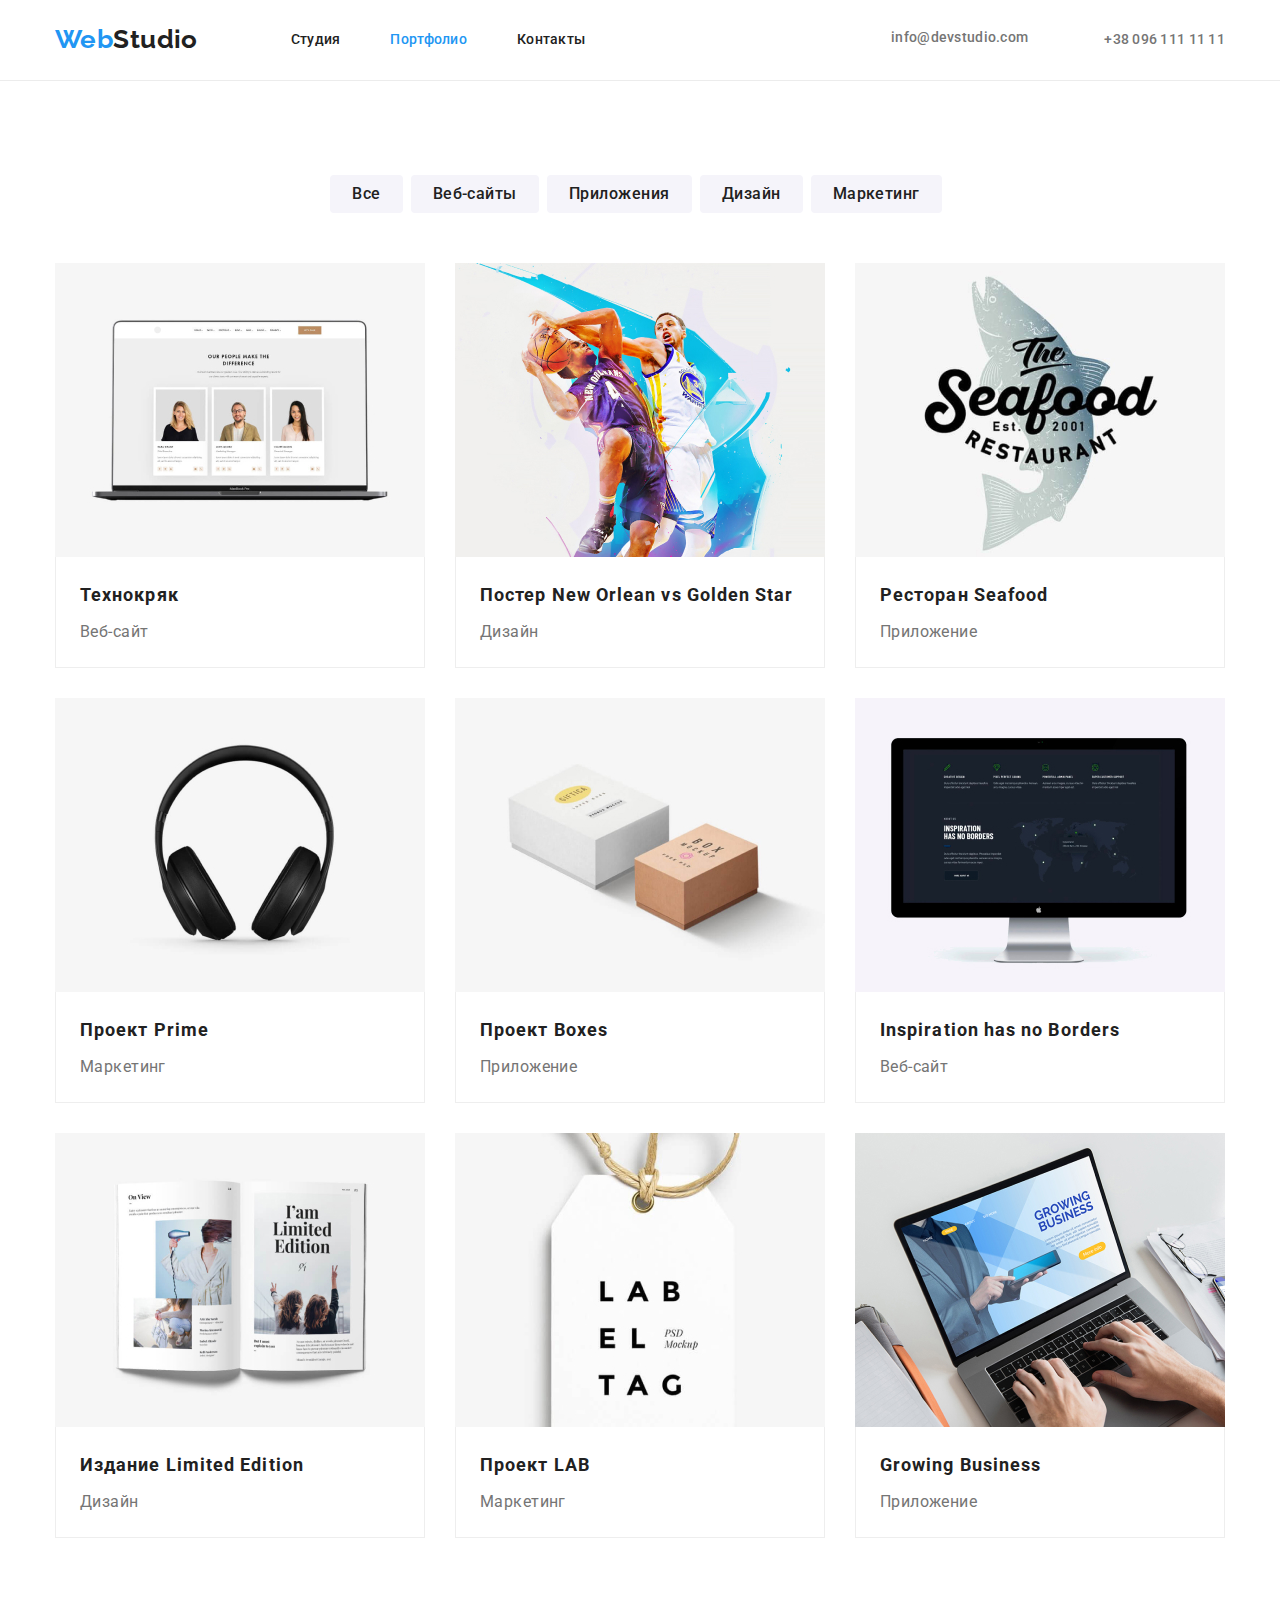
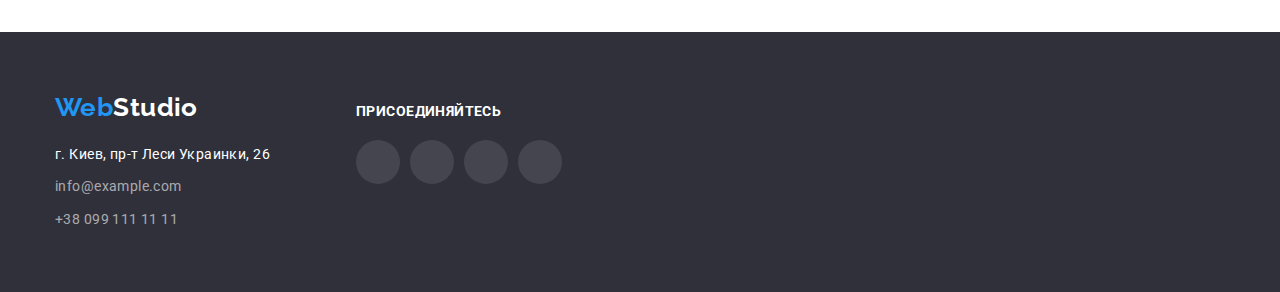
==== portfolio.html @ 96730116 "Полностью пересмотрен и переделан код" ====
<!DOCTYPE html>
<html lang="ru">
  <head>
    <meta charset="UTF-8" />
    <meta name="viewport" content="width=device-width, initial-scale=1.0" />
    <title>WebStudio. Studio.</title>

    <!-- Подключаю шрифты проекта -->
    <link
      href="https://fonts.googleapis.com/css2?family=Raleway:wght@700&family=Roboto:wght@400;500;700;900&display=optional"
      rel="stylesheet"
    />

    <!-- Нормализатор из конспекта -->
    <link
      rel="stylesheet"
      href="https://cdnjs.cloudflare.com/ajax/libs/modern-normalize/0.7.0/modern-normalize.min.css"
    />

    <!-- Мой файл стилей -->
    <link rel="stylesheet" href="./css/styles.css" />
  </head>

  <body class="portfolio-page">
    <!--Верхняя линия-->
    <header class="section header">
      <div class="container topline flexbox">
        <nav class="studio-nav nomargin flexbox">
          <a href="" class="link logo">
            <span class="logo-part-one">Web</span>Studio</a
          >
          <ul class="list studio-list-page flexbox">
            <li class="item">
              <a href="./index.html" class="link">Студия</a>
            </li>
            <li class="item">
              <a href="./portfolio.html" class="link current">Портфолио</a>
            </li>
            <li class="item">
              <a href="" class="link">Контакты</a>
            </li>
          </ul>
        </nav>
        <ul class="list studio-list-contacts flexbox">
          <li class="item">
            <a href="mailto:info@devstudio.com" class="link flexbox">
              <svg class="contact-mail-icon">
                <use href="./svg-orig/sprite.svg#icon-envelope"></use>
              </svg>
              info@devstudio.com</a
            >
          </li>
          <li class="item">
            <a href="tel:+380961111111" class="link flexbox">
              <svg class="contact-tell-icon">
                <use href="./svg-orig/sprite.svg#icon-smartphone"></use>
              </svg>
              +38 096 111 11 11</a
            >
          </li>
        </ul>
      </div>
    </header>
    <main>
      <section class="section portfolio">
        <!--  Позже скрыть заголовок этой секции-->
        <h1 class="visually-hidden">Портфолио</h1>
        <div class="container">
          <ul class="list portfolio-filter flexbox">
            <li><button type="button" class="button">Все</button></li>
            <li>
              <button type="button" class="button">Веб-сайты</button>
            </li>
            <li>
              <button type="button" class="button">Приложения</button>
            </li>
            <li><button type="button" class="button">Дизайн</button></li>
            <li>
              <button type="button" class="button">Маркетинг</button>
            </li>
          </ul>
          <!--Проекты-->
          <ul class="list portfolio-list flexbox wrap">
            <li class="portfolio-card">
              <a href="" class="link portfolio-link">
                <div class="portfolio-card-image">
                  <img
                    src="./images/1.jpg"
                    alt="Страница сайта Технокряк."
                    width="370"
                  />
                </div>
                <div class="portfolio-card-title">
                  <h2 class="title">Технокряк</h2>
                  <p class="text nomargin">Веб-сайт</p>
                </div>
              </a>
            </li>
            <li class="portfolio-card">
              <a href="" class="link portfolio-link">
                <div class="portfolio-card-image">
                  <img
                    src="./images/2.jpg"
                    alt="Два игрока в баскетбол в прыжке."
                    width="370"
                  />
                </div>
                <div class="portfolio-card-title">
                  <h2 class="title">
                    Постер <span lang="en">New Orlean vs Golden Star</span>
                  </h2>

                  <p class="text nomargin">Дизайн</p>
                </div>
              </a>
            </li>
            <li class="portfolio-card">
              <a href="" class="link portfolio-link">
                <div class="portfolio-card-image">
                  <img
                    src="./images/3.jpg"
                    alt="Логотип ресторана The Seafood."
                    width="370"
                  />
                </div>
                <div class="portfolio-card-title">
                  <h2 class="title">Ресторан <span lang="en">Seafood</span></h2>
                  <p class="text nomargin">Приложение</p>
                </div>
              </a>
            </li>
            <li class="portfolio-card">
              <a href="" class="link portfolio-link">
                <div class="portfolio-card-image">
                  <img src="./images/4.jpg" alt="Наушники" width="370" />
                </div>

                <div class="portfolio-card-title">
                  <h2 class="title">Проект <span lang="en">Prime</span></h2>
                  <p class="text nomargin">Маркетинг</p>
                </div>
              </a>
            </li>
            <li class="portfolio-card">
              <a href="" class="link portfolio-link">
                <div class="portfolio-card-image">
                  <img src="./images/5.jpg" alt="Две коробки." width="370" />
                </div>
                <div class="portfolio-card-title">
                  <h2 class="title">Проект <span lang="en">Boxes</span></h2>

                  <p class="text nomargin">Приложение</p>
                </div>
              </a>
            </li>
            <li class="portfolio-card">
              <a href="" class="link portfolio-link">
                <div class="portfolio-card-image">
                  <img src="./images/6.jpg" alt="Компьютер." width="370" />
                </div>
                <div class="portfolio-card-title">
                  <h2 class="title" lang="en">Inspiration has no Borders</h2>
                  <p class="text nomargin">Веб-сайт</p>
                </div>
              </a>
            </li>
            <li class="portfolio-card">
              <a href="" class="link portfolio-link">
                <div class="portfolio-card-image">
                  <img
                    src="./images/7.jpg"
                    alt="Разворот журнала."
                    width="370"
                  />
                </div>
                <div class="portfolio-card-title">
                  <h2 class="title">
                    Издание <span lang="en">Limited Edition</span>
                  </h2>
                  <p class="text nomargin">Дизайн</p>
                </div>
              </a>
            </li>
            <li class="portfolio-card">
              <a href="" class="link portfolio-link">
                <div class="portfolio-card-image">
                  <img src="./images/8.jpg" alt="Бирка." width="370" />
                </div>
                <div class="portfolio-card-title">
                  <h2 class="title">Проект <span lang="en">LAB</span></h2>

                  <p class="text nomargin">Маркетинг</p>
                </div>
              </a>
            </li>
            <li class="portfolio-card">
              <a href="" class="link portfolio-link">
                <div class="portfolio-card-image">
                  <img
                    src="./images/9.jpg"
                    alt="Ноутбук со стартовой страницей сайта"
                    width="370"
                  />
                </div>
                <div class="portfolio-card-title">
                  <h2 class="title" lang="en">Growing Business</h2>
                  <p class="text nomargin">Приложение</p>
                </div>
              </a>
            </li>
          </ul>
        </div>
      </section>
    </main>
    <footer class="section footer">
      <div class="container flexbox">
        <div class="footer-contacts">
          <a href="" class="link logo">
            <span class="logo-part-one">Web</span
            ><span class="logo-part-two">Studio</span></a
          >

          <address class="footer-address .nomargin">
            <p class="address-mail nomargin">г. Киев, пр-т Леси Украинки, 26</p>
            <a href="mailto:info@example.com" class="link address-email"
              >info@example.com
            </a>
            <a href="tel:+380991111111" class="link address-tel"
              >+38 099 111 11 11</a
            >
          </address>
        </div>
        <div class="footer-social">
          <p class="nomargin text">Присоединяйтесь</p>
          <ul class="list social-list flexbox">
            <li class="social-item">
              <a href="" class="social-link flexbox">
                <svg class="social-icon">
                  <use href="./svg-orig/sprite.svg#icon-instagram"></use>
                </svg>
              </a>
            </li>
            <li class="social-item">
              <a href="" class="social-link flexbox">
                <svg class="social-icon">
                  <use href="./svg-orig/sprite.svg#icon-twitter"></use>
                </svg>
              </a>
            </li>
            <li class="social-item">
              <a href="" class="social-link flexbox">
                <svg class="social-icon">
                  <use href="./svg-orig/sprite.svg#icon-facebook"></use>
                </svg>
              </a>
            </li>
            <li class="social-item">
              <a href="" class="social-link flexbox">
                <svg class="social-icon">
                  <use href="./svg-orig/sprite.svg#icon-linkedin"></use>
                </svg>
              </a>
            </li>
          </ul>
        </div>
      </div>
    </footer>
  </body>
</html>
---- css/styles.css ----
/* текст цвет основной #757575 */
/* текст цвет заголовков #212121 */
/* текст цвет акцент #2196F3 */
/* текст цвет белый #FFFFFF*/
/* фон основной белый #FFFFFF */
/* фон серый  #F5F4FA */
/* фон акцент #2196F3 */
/* фон секции шапка, подвал #2F303A */
/* цвета логотипа #000000  #2196F3 #FFFFFF */

/* Шрифты: все normal
/* Roboto 400, 500, 700, 900  */
/* Raleway 700 */
/* letter-spacing: 0.03em общий текст*/
/* letter-spacing: 0.02em навигация  */
/* letter-spacing: 0.06em секция шапки */
:root {
  --text-main: #757575;
  --text-header: #212121;
  --text-accent: #2196f3;
  --text-white: #ffffff;
  --text-address: rgba(255, 255, 255, 0.6);
  --bgd-primary: #ffffff;
  --bgd-second: #f5f4fa;
  --bgd-accent: #2196f3;
  --bgd-border: #eeeeee;
  --bgd-line: #ececec;
  --bgd-header-footer: #2f303a;
  --bdg-social: rgba(255, 255, 255, 0.1);
  --bgd-icon: #afb1b8;
  --bgd-footer-icon: rgba(255, 255, 255, 0.1);
}

/* Общее - контентные изображения */
img {
  display: block;
  max-width: 100%;
  height: auto;
}

/* Общее - списки*/
.list {
  list-style: none;
  padding: 0px;
  margin: 0px;
}

/* Общее - ссылки */
.link {
  text-decoration: none;
  margin: 0px;
}

/* Общее - скрыть объект */
.visually-hidden {
  position: absolute;
  width: 1px;
  height: 1px;
  margin: -1px;
  border: 0;
  padding: 0;
  clip: rect(0 0 0 0);
  overflow: hidden;
}

/* Общее - без марджинов */
.nomargin,
.title {
  margin: 0px;
}

/* Общее - заголовки*/
.title {
  color: var(--text-header);
  font-weight: bold;
  font-size: 36px;
  line-height: 1.16;
}

.flexbox {
  display: flex;
}

.wrap {
  flex-wrap: wrap;
}

/* Общее - секции*/
.section {
  margin-left: auto;
  margin-right: auto;
  text-align: center;
}

/* Общее - основной контейнер */
.container {
  width: 1200px;
  margin-left: auto;
  margin-right: auto;
  padding-left: 15px;
  padding-right: 15px;
}

/* Общие параметры для страниц index и portfolio */
.studio-page,
.portfolio-page {
  font-family: Roboto, sans-serif;
  font-style: normal;
  font-size: 14px;
  color: var(--text-main);
  letter-spacing: 0.03em;
}

/* Общее шапка и подвал */
.primary,
.footer {
  background-color: var(--bgd-header-footer);
}

/* Общее - паддинги секций */
.features,
.team,
.clients,
.portfolio {
  padding-top: 94px;
  padding-bottom: 94px;
}

/* Паддинг секции "Чем мы занимаемся" */
.activity {
  padding-bottom: 94px;
}

.portfolio {
  border-top: 1px solid var(--bgd-line);
}

.background {
  max-width: 1600px;
  margin: 0px auto;
  padding: 200px 0px;
  height: 600px;
  background-image: linear-gradient(
      to right,
      rgba(47, 48, 58, 0.8),
      rgba(47, 48, 58, 0.8)
    ),
    url('../images/Header.jpg');
}

.topline {
  align-items: center;
  justify-content: space-between;
  padding-top: 24px;
  padding-bottom: 25px;
}
/* Правый марджин между логотипом и ссылками на страницы в основном nav */
.studio-nav .logo {
  margin-right: 93px;
}

.studio-nav {
  align-items: center;
}

/* Правые марджины внутри списков из nav и списка контактов */
.studio-list-page > .item:not(:last-child),
.studio-list-contacts > .item:not(:last-child) {
  margin-right: 50px;
}

/* Логотип в хедере*/
.logo {
  font-family: Raleway, sans-serif;
  color: var(--text-header);
  font-weight: 700;
  font-size: 26px;
  line-height: 1.19;
}
/* Цвет первой части логотипа */
.logo-part-one {
  color: var(--text-accent);
}
/* Цвет второй части логотипа для футтера */
.logo-part-two {
  color: var(--text-white);
}

/* Параметры ссылок навигации по сайту */
.studio-list-page .link {
  color: var(--text-header);
}

/* Параметры ссылок для обратной связи */
.studio-list-contacts .link {
  color: var(--text-main);
}

/* Иконки в хедере */
.contact-mail-icon {
  margin-right: 10px;
  width: 20px;
  height: 16px;
}
.contact-tell-icon {
  margin-right: 10px;
  width: 16px;
  height: 20px;
}

.studio-list-contacts .link {
  align-items: center;
}

/* Общие параметры для двух списков верхней линии */
.studio-list-page,
.studio-list-contacts {
  letter-spacing: 0.02em;
  font-weight: 500;
}

/*  hover и focus для ссылок навигации по сайту*/
.link.current,
.studio-list-page .link:hover,
.studio-list-page .link:focus,
.studio-list-contacts .link:hover,
.studio-list-contacts .link:focus {
  color: var(--text-accent);
  --color3: var(--text-accent);
}

/* Контейнер для заголовка и кноки секции Шапка */
.primary-box {
  display: inline-block;
  width: 696px;
}

/* Параметры заголовка h1 на странице Studio */
.primary .title {
  margin-bottom: 30px;

  color: var(--text-white);
  font-weight: 900;
  font-size: 44px;
  line-height: 1.36;
  letter-spacing: 0.06em;

  text-transform: uppercase;
}

/* Параметры кнопки в секции Шапка*/
.primary .button {
  padding: 10px;
  min-width: 200px;
  color: var(--text-white);
  font-family: inherit;
  font-weight: 700;
  font-size: 16px;
  line-height: 1.87;
  letter-spacing: 0.06em;

  border: none;
  border-radius: 4px;
  background-color: var(--bgd-accent);
  cursor: pointer;
}

/* Секция Особенности */
.features-list {
  justify-content: space-between;
}

/* Карточка Особенности */
.features-card {
  /* width: 270px; */
  width: calc((100% - 30px * 3) / 4);
  text-align: start;
  line-height: 1.71;
}
.features-card > .title {
  margin-bottom: 10px;

  color: var(--text-header);
  font-weight: bold;
  font-size: 14px;
  line-height: 1.14;
  text-transform: uppercase;
}
.features-image {
  background-color: var(--bgd-second);
  margin-bottom: 30px;
  padding-top: 25px;
  padding-bottom: 25px;
  text-align: center;
}
.features-icon {
  width: 70px;
  height: 70px;
}

/* Секция Чем мы занимаемся */
.activity .title {
  margin-bottom: 50px;
}

/* Карточка - наша деятельность */
.activity-card {
  justify-content: center;
  width: calc((100% - 30px * 2) / 3);
}
.activity-card:not(:nth-child(3n)) {
  margin-right: 30px;
}

/* Секция Наша команда */
.team {
  background-color: var(--bgd-second);
}
.team > .container > .title {
  margin-bottom: 50px;
}
.team-card-image {
  justify-content: center;
}

/* Карточка Наша команда */
.team-card {
  flex-direction: column;
  align-items: center;
  width: calc((100% - 30px * 3) / 4);

  background-color: var(--bgd-primary);
  border-radius: 0px 0px 4px 4px;
  box-shadow: 0px 1px 3px rgba(0, 0, 0, 0.12), 0px 1px 1px rgba(0, 0, 0, 0.14),
    0px 2px 1px rgba(0, 0, 0, 0.2);
}

.team-card:not(:nth-child(4n)) {
  margin-right: 30px;
}

/*Раздел с текстом под фото в карточке Наша команда  */
.team-card-title {
  padding-top: 30px;
  padding-bottom: 30px;
}
.team-card-title > .title {
  margin-bottom: 10px;

  color: var(--text-header);
  font-weight: 500;
  font-size: 16px;
  line-height: 1.19;
}

/*Текст-доложность в карточке Наша команда */
.team-card-title > .text {
  color: var(--text-main);
  font-weight: normal;
  font-size: 16px;
  line-height: 1.19;
  margin-bottom: 10px;
}

/* Ссылки на соц.сети в карточках Наша команда */
.social-item:not(:nth-child(4)) {
  margin-right: 10px;
}
.social-icon {
  width: 20px;
  height: 20px;
}
.social-link {
  width: 44px;
  height: 44px;
  border-radius: 50%;
  justify-content: center;
  align-items: center;
}
.team .social-link {
  background-color: var(--bgd-footer-icon);
  --color3: var(--bgd-icon);
}
.team .social-link:hover {
  background-color: var(--bgd-accent);
  --color3: var(--text-white);
}

/* Секция Постоянные клиенты */

.clients-list > .item {
  width: calc((100% - 30px * 5) / 6);
}
.clients-list .item:not(:nth-child(6n)) {
  margin-right: 30px;
}
.client-link {
  justify-content: center;
  align-items: center;
  height: 90px;
  width: 170px;
  border: 1px solid var(--bgd-icon);
  border-radius: 4px;
}
/* Ховер на логотипы-ссылки на сайты клиентов */
.client-link:hover {
  --color2: var(--bgd-accent);
  border: 1px solid var(--bgd-accent);
}
.clients .title {
  margin-bottom: 50px;
}

/* Футер */
.footer {
  padding-top: 60px;
  padding-bottom: 60px;
}
.footer > .flexbox {
  align-items: baseline;
}
.footer-contacts {
  margin-right: 70px;
  min-width: 231px;
  text-align: start;
}

/* Адрес: ссылки и текст  */
.address-mail {
  margin-top: 0px;
  margin-bottom: 9px;

  color: var(--text-white);
  font-style: normal;
  font-weight: 400;
  line-height: 1.71;
}
.address-email,
.address-tel {
  display: block;

  color: var(--text-address);
  font-style: normal;
  font-weight: 400;
  line-height: 1.71;
}
.address-email {
  margin-bottom: 9px;
}

/* Логотип в футтере */
.footer .logo {
  display: block;
  margin-bottom: 20px;
}

/* Текст над ссылками на соц.сети в футере */
.footer-social > .text {
  margin-bottom: 20px;
  text-align: start;
  color: var(--text-white);
  text-transform: uppercase;
  font-weight: 700;
  line-height: 1.14;
}

/* Ссыли на соц.сети в футере */
.footer .social-link {
  background-color: var(--bgd-footer-icon);
  --color4: var(--text-white);
  align-items: center;
}
.footer .social-link:hover {
  background-color: var(--bgd-accent);
}

/* Марджины и паддинги для списка фильтров в верхней части секции Портфолио*/
.portfolio-filter {
  margin-bottom: 34px;
  margin-right: auto;
  margin-left: auto;
  padding-bottom: 16px;
  cursor: pointer;

  justify-content: center;
}

/* Кнопки-фильтры в портфолио  */
.portfolio-filter .button {
  align-items: flex-start;
  margin-right: 8px;
  padding: 6px 22px;

  color: var(--text-header);
  font-weight: 500;
  font-size: 16px;
  line-height: 1.62;
  letter-spacing: 0.03em;
  text-align: center;

  background-color: var(--bgd-second);
  border: none;
  border-radius: 4px;
  cursor: pointer;
}
/* Ховер и фокус для кнопок фильтров портфолио */
.portfolio-filter .button:hover,
.portfolio-filter .button:focus {
  color: var(--text-white);
  background-color: var(--bgd-accent);
  box-shadow: 0px 3px 1px rgba(0, 0, 0, 0.1), 0px 1px 2px rgba(0, 0, 0, 0.08),
    0px 2px 2px rgba(0, 0, 0, 0.12);
  border-radius: 4px;
}

/* Правый марджин для сетки многострочного контейнера, исключаем каждый третий */
.portfolio-card:not(:nth-child(3n)) {
  margin-right: 30px;
}

/* Нижний марджин для сетки многострочного контейнера, исключаем три нижних */
.portfolio-card:not(:nth-last-child(-n + 3)) {
  margin-bottom: 30px;
}

/* Рассчет ширины карточки в портфолио */
.portfolio-card {
  width: calc((100% - 2 * 30px) / 3);
}

/* Заголовки под карточками в портфолио */
.portfolio-card-title > .title {
  margin-bottom: 4px;

  color: var(--text-header);
  font-weight: 700;
  font-size: 18px;
  line-height: 2;
  letter-spacing: 0.06em;
}

/* Бордер с трех сторон контейнера с текстом под имиджем карточек портфолио */
.portfolio-card-title {
  padding: 20px 24px;

  border-right: 1px solid var(--bgd-border);
  border-bottom: 1px solid var(--bgd-border);
  border-left: 1px solid var(--bgd-border);
  text-align: start;
}

/* Текст под карточками портфолио */
.portfolio-card-title > .text {
  color: var(--text-main);
  font-weight: 400;
  font-size: 16px;
  line-height: 1.87;
}

/* Тень при ховере на карточках-ссылках портфолио */
.portfolio-link {
  display: inline-block;
  width: 370px;
}

.portfolio-link:hover {
  box-shadow: 0px 1px 1px rgba(0, 0, 0, 0.12), 0px 4px 4px rgba(0, 0, 0, 0.06),
    1px 4px 6px rgba(0, 0, 0, 0.16);
}

/* ...........Для тестирования.................. */

/* .container,
.features-card,
.team-card,
.activity-card,
.portfolio-card,
.social-item,
.footer-social,
.features-image {
  outline: 2px solid green !important;
} */
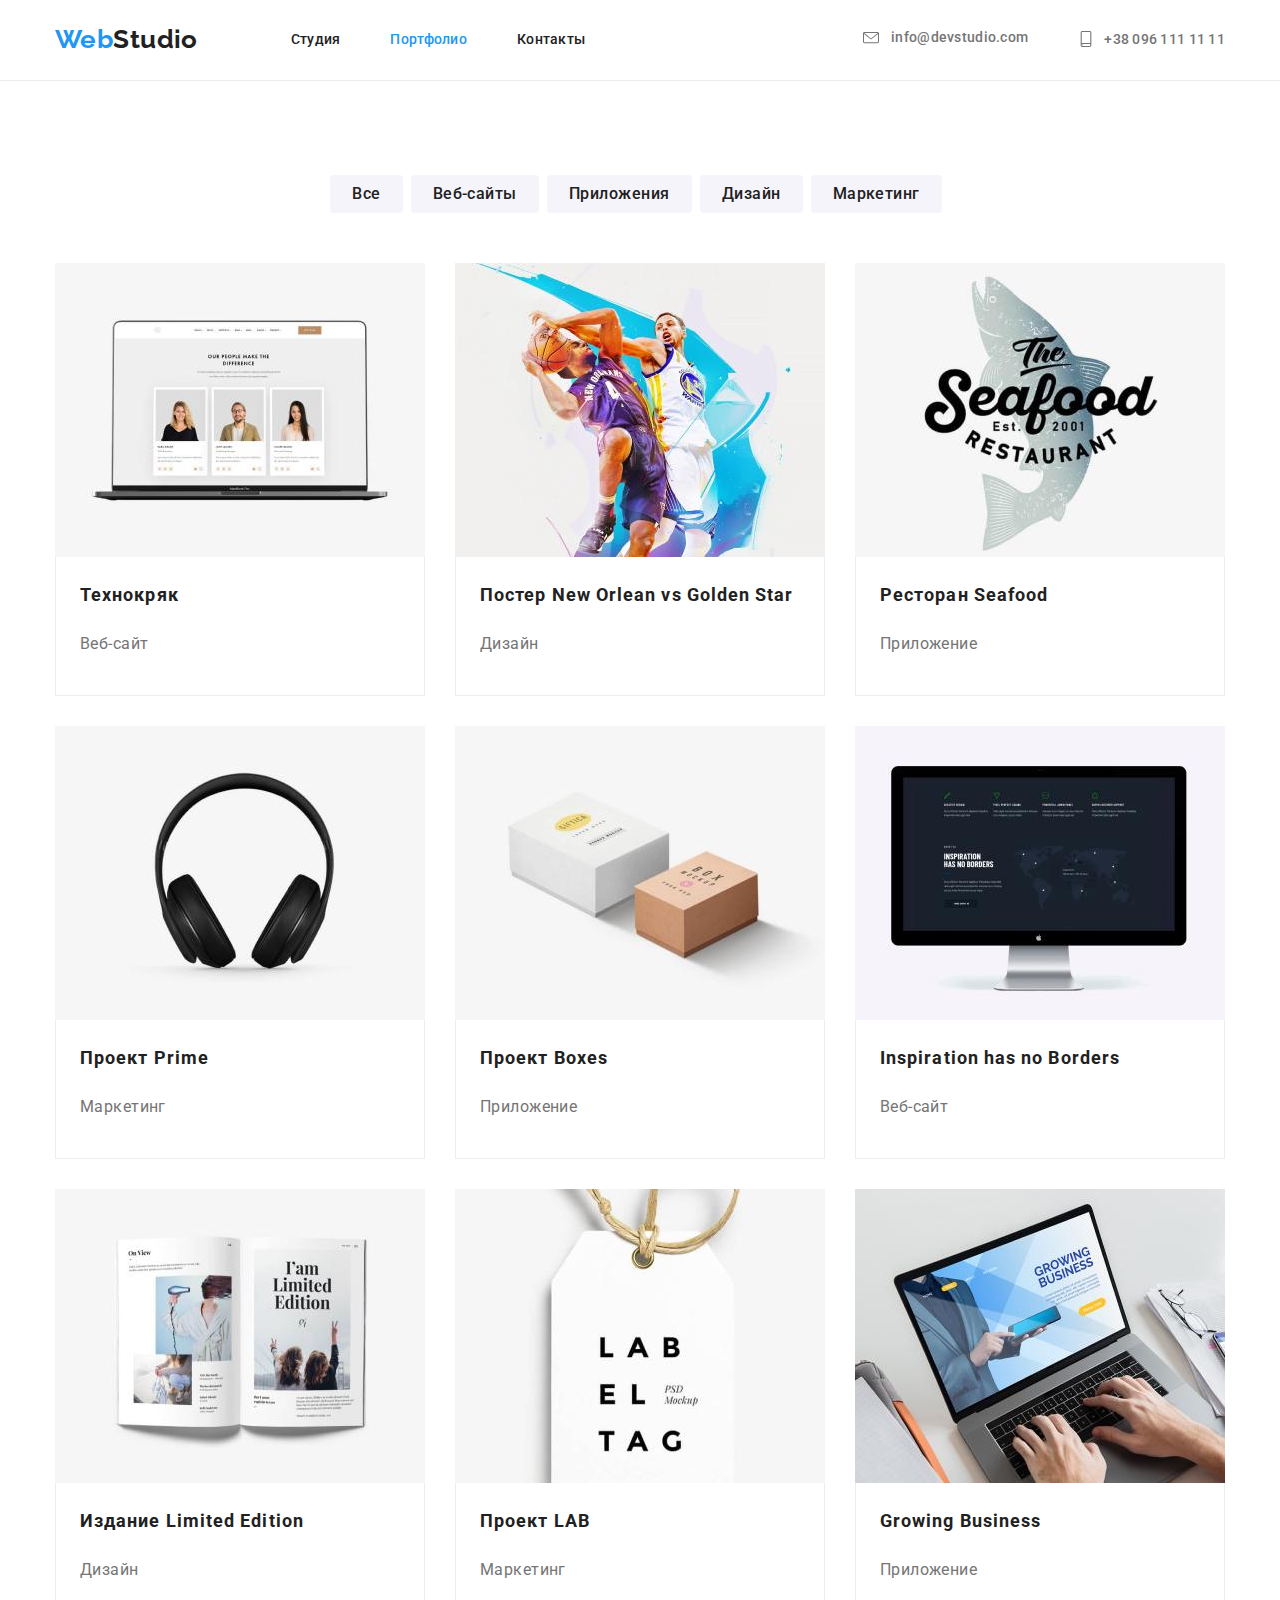
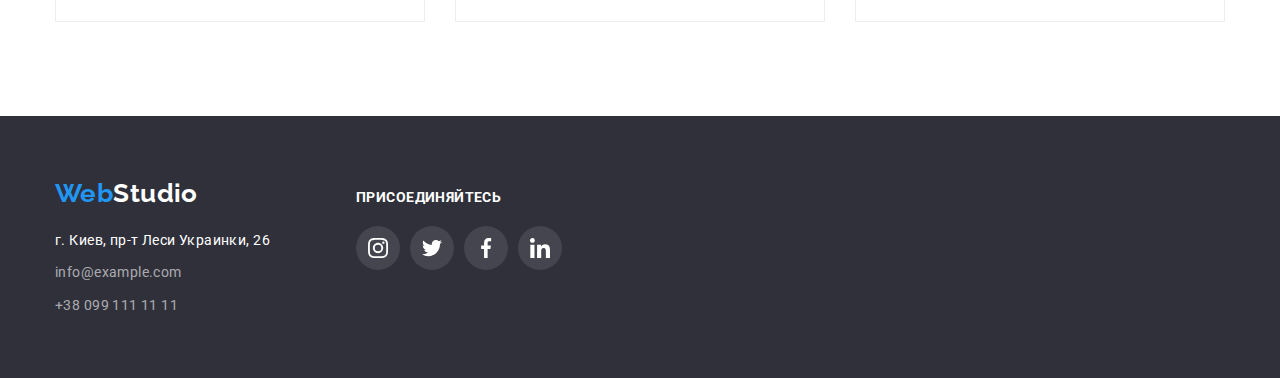
==== commit 31e9211c: "все переделано" ====
--- a/portfolio.html
+++ b/portfolio.html
@@ -3,7 +3,7 @@
   <head>
     <meta charset="UTF-8" />
     <meta name="viewport" content="width=device-width, initial-scale=1.0" />
-    <title>WebStudio. Studio.</title>
+    <title>Portfolio</title>
 
     <!-- Подключаю шрифты проекта -->
     <link
@@ -24,12 +24,12 @@
   <body class="portfolio-page">
     <!--Верхняя линия-->
     <header class="section header">
-      <div class="container topline flexbox">
-        <nav class="studio-nav nomargin flexbox">
+      <div class="container linetop flex">
+        <nav class="studio-nav Reset-indents flex">
           <a href="" class="link logo">
             <span class="logo-part-one">Web</span>Studio</a
           >
-          <ul class="list studio-list-page flexbox">
+          <ul class="list studio-list-page flex">
             <li class="item">
               <a href="./index.html" class="link">Студия</a>
             </li>
@@ -41,19 +41,20 @@
             </li>
           </ul>
         </nav>
-        <ul class="list studio-list-contacts flexbox">
+        <!--Контакты📱 ✉️-->
+        <ul class="list studio-list-contacts flex">
           <li class="item">
-            <a href="mailto:info@devstudio.com" class="link flexbox">
+            <a href="mailto:info@devstudio.com" class="link flex">
               <svg class="contact-mail-icon">
-                <use href="./svg-orig/sprite.svg#icon-envelope"></use>
+                <use href="./images/sprite.svg#icon-envelope"></use>
               </svg>
               info@devstudio.com</a
             >
           </li>
           <li class="item">
-            <a href="tel:+380961111111" class="link flexbox">
+            <a href="tel:+380961111111" class="link flex">
               <svg class="contact-tell-icon">
-                <use href="./svg-orig/sprite.svg#icon-smartphone"></use>
+                <use href="./images/sprite.svg#icon-smartphone"></use>
               </svg>
               +38 096 111 11 11</a
             >
@@ -66,7 +67,7 @@
         <!--  Позже скрыть заголовок этой секции-->
         <h1 class="visually-hidden">Портфолио</h1>
         <div class="container">
-          <ul class="list portfolio-filter flexbox">
+          <ul class="list portfolio-filter flex">
             <li><button type="button" class="button">Все</button></li>
             <li>
               <button type="button" class="button">Веб-сайты</button>
@@ -80,7 +81,7 @@
             </li>
           </ul>
           <!--Проекты-->
-          <ul class="list portfolio-list flexbox wrap">
+          <ul class="list portfolio-list flex wrap">
             <li class="portfolio-card">
               <a href="" class="link portfolio-link">
                 <div class="portfolio-card-image">
@@ -92,7 +93,7 @@
                 </div>
                 <div class="portfolio-card-title">
                   <h2 class="title">Технокряк</h2>
-                  <p class="text nomargin">Веб-сайт</p>
+                  <p class="text Reset-indents">Веб-сайт</p>
                 </div>
               </a>
             </li>
@@ -110,7 +111,7 @@
                     Постер <span lang="en">New Orlean vs Golden Star</span>
                   </h2>
 
-                  <p class="text nomargin">Дизайн</p>
+                  <p class="text Reset-indents">Дизайн</p>
                 </div>
               </a>
             </li>
@@ -125,7 +126,7 @@
                 </div>
                 <div class="portfolio-card-title">
                   <h2 class="title">Ресторан <span lang="en">Seafood</span></h2>
-                  <p class="text nomargin">Приложение</p>
+                  <p class="text Reset-indents">Приложение</p>
                 </div>
               </a>
             </li>
@@ -137,7 +138,7 @@
 
                 <div class="portfolio-card-title">
                   <h2 class="title">Проект <span lang="en">Prime</span></h2>
-                  <p class="text nomargin">Маркетинг</p>
+                  <p class="text Reset-indents">Маркетинг</p>
                 </div>
               </a>
             </li>
@@ -149,7 +150,7 @@
                 <div class="portfolio-card-title">
                   <h2 class="title">Проект <span lang="en">Boxes</span></h2>
 
-                  <p class="text nomargin">Приложение</p>
+                  <p class="text Reset-indents">Приложение</p>
                 </div>
               </a>
             </li>
@@ -160,7 +161,7 @@
                 </div>
                 <div class="portfolio-card-title">
                   <h2 class="title" lang="en">Inspiration has no Borders</h2>
-                  <p class="text nomargin">Веб-сайт</p>
+                  <p class="text Reset-indents">Веб-сайт</p>
                 </div>
               </a>
             </li>
@@ -177,7 +178,7 @@
                   <h2 class="title">
                     Издание <span lang="en">Limited Edition</span>
                   </h2>
-                  <p class="text nomargin">Дизайн</p>
+                  <p class="text Reset-indents">Дизайн</p>
                 </div>
               </a>
             </li>
@@ -189,7 +190,7 @@
                 <div class="portfolio-card-title">
                   <h2 class="title">Проект <span lang="en">LAB</span></h2>
 
-                  <p class="text nomargin">Маркетинг</p>
+                  <p class="text Reset-indents">Маркетинг</p>
                 </div>
               </a>
             </li>
@@ -204,7 +205,7 @@
                 </div>
                 <div class="portfolio-card-title">
                   <h2 class="title" lang="en">Growing Business</h2>
-                  <p class="text nomargin">Приложение</p>
+                  <p class="text Reset-indents">Приложение</p>
                 </div>
               </a>
             </li>
@@ -213,15 +214,17 @@
       </section>
     </main>
     <footer class="section footer">
-      <div class="container flexbox">
+      <div class="container flex">
         <div class="footer-contacts">
           <a href="" class="link logo">
             <span class="logo-part-one">Web</span
             ><span class="logo-part-two">Studio</span></a
           >
 
-          <address class="footer-address .nomargin">
-            <p class="address-mail nomargin">г. Киев, пр-т Леси Украинки, 26</p>
+          <address class="footer-address .Reset-indents">
+            <p class="address-mail Reset-indents">
+              г. Киев, пр-т Леси Украинки, 26
+            </p>
             <a href="mailto:info@example.com" class="link address-email"
               >info@example.com
             </a>
@@ -231,33 +234,33 @@
           </address>
         </div>
         <div class="footer-social">
-          <p class="nomargin text">Присоединяйтесь</p>
-          <ul class="list social-list flexbox">
-            <li class="social-item">
-              <a href="" class="social-link flexbox">
-                <svg class="social-icon">
-                  <use href="./svg-orig/sprite.svg#icon-instagram"></use>
-                </svg>
-              </a>
-            </li>
-            <li class="social-item">
-              <a href="" class="social-link flexbox">
-                <svg class="social-icon">
-                  <use href="./svg-orig/sprite.svg#icon-twitter"></use>
-                </svg>
-              </a>
-            </li>
-            <li class="social-item">
-              <a href="" class="social-link flexbox">
-                <svg class="social-icon">
-                  <use href="./svg-orig/sprite.svg#icon-facebook"></use>
-                </svg>
-              </a>
-            </li>
-            <li class="social-item">
-              <a href="" class="social-link flexbox">
-                <svg class="social-icon">
-                  <use href="./svg-orig/sprite.svg#icon-linkedin"></use>
+          <p class="Reset-indents text">Присоединяйтесь</p>
+          <ul class="list social-list flex">
+            <li class="social-item">
+              <a href="" class="social-link flex">
+                <svg class="social-icon">
+                  <use href="./images/sprite.svg#icon-instagram"></use>
+                </svg>
+              </a>
+            </li>
+            <li class="social-item">
+              <a href="" class="social-link flex">
+                <svg class="social-icon">
+                  <use href="./images/sprite.svg#icon-twitter"></use>
+                </svg>
+              </a>
+            </li>
+            <li class="social-item">
+              <a href="" class="social-link flex">
+                <svg class="social-icon">
+                  <use href="./images/sprite.svg#icon-facebook"></use>
+                </svg>
+              </a>
+            </li>
+            <li class="social-item">
+              <a href="" class="social-link flex">
+                <svg class="social-icon">
+                  <use href="./images/sprite.svg#icon-linkedin"></use>
                 </svg>
               </a>
             </li>
--- a/css/styles.css
+++ b/css/styles.css
@@ -1,19 +1,3 @@
-/* текст цвет основной #757575 */
-/* текст цвет заголовков #212121 */
-/* текст цвет акцент #2196F3 */
-/* текст цвет белый #FFFFFF*/
-/* фон основной белый #FFFFFF */
-/* фон серый  #F5F4FA */
-/* фон акцент #2196F3 */
-/* фон секции шапка, подвал #2F303A */
-/* цвета логотипа #000000  #2196F3 #FFFFFF */
-
-/* Шрифты: все normal
-/* Roboto 400, 500, 700, 900  */
-/* Raleway 700 */
-/* letter-spacing: 0.03em общий текст*/
-/* letter-spacing: 0.02em навигация  */
-/* letter-spacing: 0.06em секция шапки */
 :root {
   --text-main: #757575;
   --text-header: #212121;
@@ -31,27 +15,27 @@
   --bgd-footer-icon: rgba(255, 255, 255, 0.1);
 }
 
-/* Общее - контентные изображения */
+/* контентные изображения */
 img {
   display: block;
   max-width: 100%;
   height: auto;
 }
 
-/* Общее - списки*/
+/* списки */
 .list {
   list-style: none;
   padding: 0px;
   margin: 0px;
 }
 
-/* Общее - ссылки */
+/* ссылки */
 .link {
   text-decoration: none;
   margin: 0px;
 }
 
-/* Общее - скрыть объект */
+/* скрытые объекты */
 .visually-hidden {
   position: absolute;
   width: 1px;
@@ -63,13 +47,13 @@
   overflow: hidden;
 }
 
-/* Общее - без марджинов */
+/* марджин 0 */
 .nomargin,
 .title {
   margin: 0px;
 }
 
-/* Общее - заголовки*/
+/* заголовки*/
 .title {
   color: var(--text-header);
   font-weight: bold;
@@ -77,7 +61,7 @@
   line-height: 1.16;
 }
 
-.flexbox {
+.flex {
   display: flex;
 }
 
@@ -85,14 +69,14 @@
   flex-wrap: wrap;
 }
 
-/* Общее - секции*/
+/* секции*/
 .section {
   margin-left: auto;
   margin-right: auto;
   text-align: center;
 }
 
-/* Общее - основной контейнер */
+/* основной контейнер */
 .container {
   width: 1200px;
   margin-left: auto;
@@ -101,7 +85,7 @@
   padding-right: 15px;
 }
 
-/* Общие параметры для страниц index и portfolio */
+/* index и portfolio */
 .studio-page,
 .portfolio-page {
   font-family: Roboto, sans-serif;
@@ -111,13 +95,13 @@
   letter-spacing: 0.03em;
 }
 
-/* Общее шапка и подвал */
+/* шапка и подвал */
 .primary,
 .footer {
   background-color: var(--bgd-header-footer);
 }
 
-/* Общее - паддинги секций */
+/* паддинги секций */
 .features,
 .team,
 .clients,
@@ -142,13 +126,13 @@
   height: 600px;
   background-image: linear-gradient(
       to right,
-      rgba(47, 48, 58, 0.8),
-      rgba(47, 48, 58, 0.8)
+      rgba(47, 48, 58, 0.4),
+      rgba(47, 48, 58, 0.4)
     ),
     url('../images/Header.jpg');
 }
 
-.topline {
+.linetop {
   align-items: center;
   justify-content: space-between;
   padding-top: 24px;
@@ -212,14 +196,14 @@
   align-items: center;
 }
 
-/* Общие параметры для двух списков верхней линии */
+/* параметры для двух списков верхней линии */
 .studio-list-page,
 .studio-list-contacts {
   letter-spacing: 0.02em;
   font-weight: 500;
 }
 
-/*  hover и focus для ссылок навигации по сайту*/
+/*  hover и focus */
 .link.current,
 .studio-list-page .link:hover,
 .studio-list-page .link:focus,
@@ -235,7 +219,7 @@
   width: 696px;
 }
 
-/* Параметры заголовка h1 на странице Studio */
+/* h1 на странице Studio */
 .primary .title {
   margin-bottom: 30px;
 
@@ -248,7 +232,7 @@
   text-transform: uppercase;
 }
 
-/* Параметры кнопки в секции Шапка*/
+/* кнопка в секции Шапка*/
 .primary .button {
   padding: 10px;
   min-width: 200px;
@@ -265,7 +249,7 @@
   cursor: pointer;
 }
 
-/* Секция Особенности */
+/* Особенности */
 .features-list {
   justify-content: space-between;
 }
@@ -298,7 +282,7 @@
   height: 70px;
 }
 
-/* Секция Чем мы занимаемся */
+/* Чем мы занимаемся */
 .activity .title {
   margin-bottom: 50px;
 }
@@ -312,7 +296,7 @@
   margin-right: 30px;
 }
 
-/* Секция Наша команда */
+/* Наша команда */
 .team {
   background-color: var(--bgd-second);
 }
@@ -379,14 +363,14 @@
 }
 .team .social-link {
   background-color: var(--bgd-footer-icon);
-  --color3: var(--bgd-icon);
+  --color4: var(--bgd-icon);
 }
 .team .social-link:hover {
   background-color: var(--bgd-accent);
-  --color3: var(--text-white);
-}
-
-/* Секция Постоянные клиенты */
+  --color4: var(--text-white);
+}
+
+/* Постоянные клиенты */
 
 .clients-list > .item {
   width: calc((100% - 30px * 5) / 6);
@@ -402,7 +386,7 @@
   border: 1px solid var(--bgd-icon);
   border-radius: 4px;
 }
-/* Ховер на логотипы-ссылки на сайты клиентов */
+/* Ховер  */
 .client-link:hover {
   --color2: var(--bgd-accent);
   border: 1px solid var(--bgd-accent);
@@ -416,7 +400,7 @@
   padding-top: 60px;
   padding-bottom: 60px;
 }
-.footer > .flexbox {
+.footer > .flex {
   align-items: baseline;
 }
 .footer-contacts {
@@ -425,7 +409,7 @@
   text-align: start;
 }
 
-/* Адрес: ссылки и текст  */
+/* Адрес  */
 .address-mail {
   margin-top: 0px;
   margin-bottom: 9px;
@@ -474,7 +458,7 @@
   background-color: var(--bgd-accent);
 }
 
-/* Марджины и паддинги для списка фильтров в верхней части секции Портфолио*/
+/* Марджины и паддинги для Портфолио*/
 .portfolio-filter {
   margin-bottom: 34px;
   margin-right: auto;
@@ -523,7 +507,7 @@
   margin-bottom: 30px;
 }
 
-/* Рассчет ширины карточки в портфолио */
+/* ширина в карточке портфолио */
 .portfolio-card {
   width: calc((100% - 2 * 30px) / 3);
 }
@@ -539,7 +523,7 @@
   letter-spacing: 0.06em;
 }
 
-/* Бордер с трех сторон контейнера с текстом под имиджем карточек портфолио */
+/* Бордер с трех сторон контейнера */
 .portfolio-card-title {
   padding: 20px 24px;
 
@@ -567,16 +551,3 @@
   box-shadow: 0px 1px 1px rgba(0, 0, 0, 0.12), 0px 4px 4px rgba(0, 0, 0, 0.06),
     1px 4px 6px rgba(0, 0, 0, 0.16);
 }
-
-/* ...........Для тестирования.................. */
-
-/* .container,
-.features-card,
-.team-card,
-.activity-card,
-.portfolio-card,
-.social-item,
-.footer-social,
-.features-image {
-  outline: 2px solid green !important;
-} */
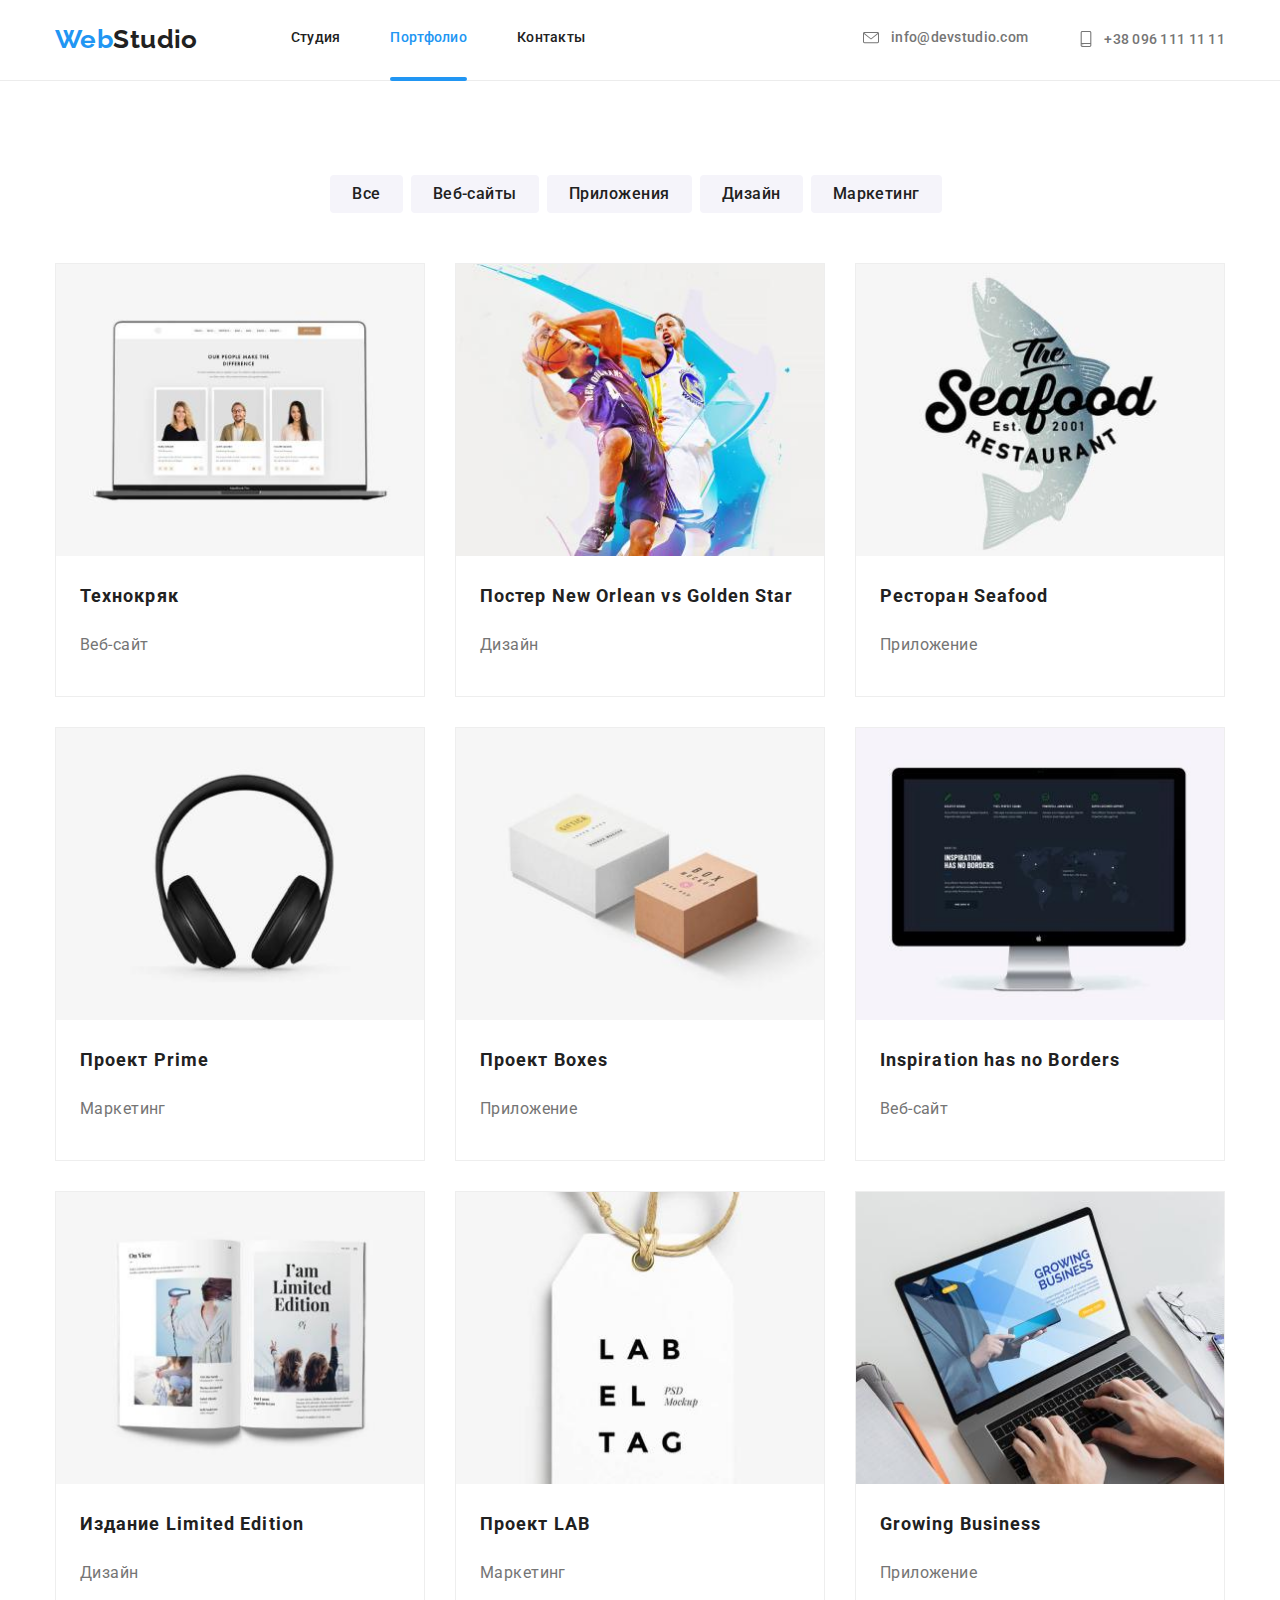
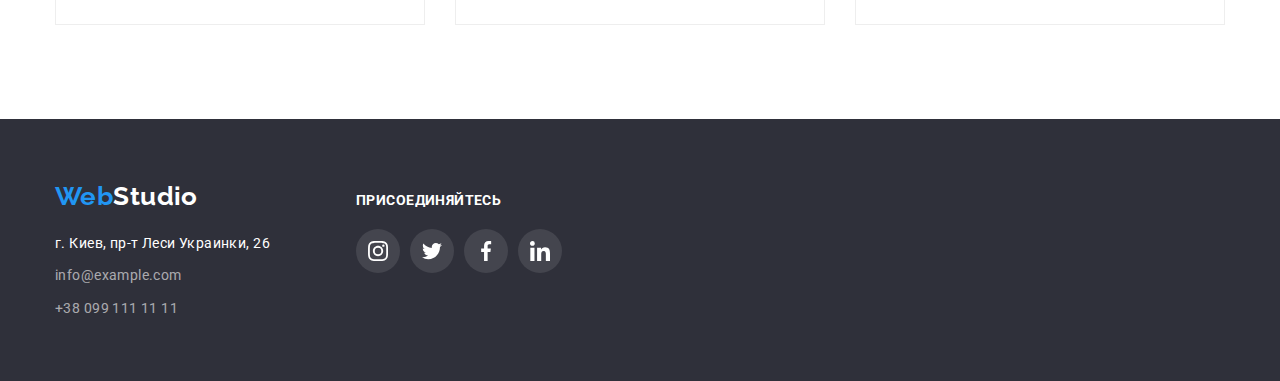
==== commit 5d01566e: "домашняя работа 5" ====
--- a/portfolio.html
+++ b/portfolio.html
@@ -90,6 +90,12 @@
                     alt="Страница сайта Технокряк."
                     width="370"
                   />
+                  <p class="portfolio-card-overley nomargin">
+                    Технокряк это современная площадка распространения
+                    коронавируса. Компании используют эту платформу для
+                    цифрового шпионажа и атак на защищённые сервера
+                    конкурентов."
+                  </p>
                 </div>
                 <div class="portfolio-card-title">
                   <h2 class="title">Технокряк</h2>
@@ -105,6 +111,7 @@
                     alt="Два игрока в баскетбол в прыжке."
                     width="370"
                   />
+                  <p class="portfolio-card-overley nomargin"></p>
                 </div>
                 <div class="portfolio-card-title">
                   <h2 class="title">
@@ -123,6 +130,7 @@
                     alt="Логотип ресторана The Seafood."
                     width="370"
                   />
+                  <p class="portfolio-card-overley nomargin"></p>
                 </div>
                 <div class="portfolio-card-title">
                   <h2 class="title">Ресторан <span lang="en">Seafood</span></h2>
@@ -134,6 +142,7 @@
               <a href="" class="link portfolio-link">
                 <div class="portfolio-card-image">
                   <img src="./images/4.jpg" alt="Наушники" width="370" />
+                  <p class="portfolio-card-overley nomargin"></p>
                 </div>
 
                 <div class="portfolio-card-title">
@@ -146,6 +155,7 @@
               <a href="" class="link portfolio-link">
                 <div class="portfolio-card-image">
                   <img src="./images/5.jpg" alt="Две коробки." width="370" />
+                  <p class="portfolio-card-overley nomargin"></p>
                 </div>
                 <div class="portfolio-card-title">
                   <h2 class="title">Проект <span lang="en">Boxes</span></h2>
@@ -158,6 +168,7 @@
               <a href="" class="link portfolio-link">
                 <div class="portfolio-card-image">
                   <img src="./images/6.jpg" alt="Компьютер." width="370" />
+                  <p class="portfolio-card-overley nomargin"></p>
                 </div>
                 <div class="portfolio-card-title">
                   <h2 class="title" lang="en">Inspiration has no Borders</h2>
@@ -173,6 +184,7 @@
                     alt="Разворот журнала."
                     width="370"
                   />
+                  <p class="portfolio-card-overley nomargin"></p>
                 </div>
                 <div class="portfolio-card-title">
                   <h2 class="title">
@@ -186,6 +198,7 @@
               <a href="" class="link portfolio-link">
                 <div class="portfolio-card-image">
                   <img src="./images/8.jpg" alt="Бирка." width="370" />
+                  <p class="portfolio-card-overley nomargin"></p>
                 </div>
                 <div class="portfolio-card-title">
                   <h2 class="title">Проект <span lang="en">LAB</span></h2>
@@ -202,6 +215,7 @@
                     alt="Ноутбук со стартовой страницей сайта"
                     width="370"
                   />
+                  <p class="portfolio-card-overley nomargin"></p>
                 </div>
                 <div class="portfolio-card-title">
                   <h2 class="title" lang="en">Growing Business</h2>
--- a/css/styles.css
+++ b/css/styles.css
@@ -4,17 +4,24 @@
   --text-accent: #2196f3;
   --text-white: #ffffff;
   --text-address: rgba(255, 255, 255, 0.6);
-  --bgd-primary: #ffffff;
-  --bgd-second: #f5f4fa;
-  --bgd-accent: #2196f3;
-  --bgd-border: #eeeeee;
-  --bgd-line: #ececec;
-  --bgd-header-footer: #2f303a;
-  --bdg-social: rgba(255, 255, 255, 0.1);
-  --bgd-icon: #afb1b8;
-  --bgd-footer-icon: rgba(255, 255, 255, 0.1);
-}
-
+  --primary: #ffffff;
+  --second: #f5f4fa;
+  --accent: #2196f3;
+  --border: #eeeeee;
+  --line: #ececec;
+  --header-footer: #2f303a;
+  --social: rgba(255, 255, 255, 0.1);
+  --icon: #afb1b8;
+  --footer-icon: rgba(255, 255, 255, 0.1);
+  --border-close: rgba(0, 0, 0, 0.1);
+  --time-function: cubic-bezier(0.4, 0, 0.2, 1);
+  --overlay: rgba(0, 0, 0, 0.2);
+  --border-close: rgba(0, 0, 0, 0.1);
+  --time: 250ms;
+  --time-function: cubic-bezier(0.4, 0, 0.2, 1);
+  --activity: rgba(47, 48, 58, 0.8);
+  --portfolio-footer: rgba(33, 150, 243, 0.9);
+}
 /* контентные изображения */
 img {
   display: block;
@@ -74,6 +81,7 @@
   margin-left: auto;
   margin-right: auto;
   text-align: center;
+  max-width: 1600px;
 }
 
 /* основной контейнер */
@@ -96,11 +104,11 @@
 }
 
 /* шапка и подвал */
-.primary,
 .footer {
-  background-color: var(--bgd-header-footer);
-}
-
+  background-color: var(--header-footer);
+  max-width: 1600px;
+}
+/* .primary */
 /* паддинги секций */
 .features,
 .team,
@@ -116,7 +124,7 @@
 }
 
 .portfolio {
-  border-top: 1px solid var(--bgd-line);
+  border-top: 1px solid var(--line);
 }
 
 .background {
@@ -245,7 +253,7 @@
 
   border: none;
   border-radius: 4px;
-  background-color: var(--bgd-accent);
+  background-color: var(--accent);
   cursor: pointer;
 }
 
@@ -271,7 +279,7 @@
   text-transform: uppercase;
 }
 .features-image {
-  background-color: var(--bgd-second);
+  background-color: var(--second);
   margin-bottom: 30px;
   padding-top: 25px;
   padding-bottom: 25px;
@@ -289,16 +297,19 @@
 
 /* Карточка - наша деятельность */
 .activity-card {
+  position: relative;
+  display: inline-flex;
   justify-content: center;
   width: calc((100% - 30px * 2) / 3);
 }
+
 .activity-card:not(:nth-child(3n)) {
   margin-right: 30px;
 }
 
 /* Наша команда */
 .team {
-  background-color: var(--bgd-second);
+  background-color: var(--second);
 }
 .team > .container > .title {
   margin-bottom: 50px;
@@ -313,7 +324,7 @@
   align-items: center;
   width: calc((100% - 30px * 3) / 4);
 
-  background-color: var(--bgd-primary);
+  background-color: var(--primary);
   border-radius: 0px 0px 4px 4px;
   box-shadow: 0px 1px 3px rgba(0, 0, 0, 0.12), 0px 1px 1px rgba(0, 0, 0, 0.14),
     0px 2px 1px rgba(0, 0, 0, 0.2);
@@ -362,34 +373,49 @@
   align-items: center;
 }
 .team .social-link {
-  background-color: var(--bgd-footer-icon);
-  --color4: var(--bgd-icon);
+  background-color: var(--footer-icon);
+  --color4: var(--icon);
 }
 .team .social-link:hover {
-  background-color: var(--bgd-accent);
+  background-color: var(--accent);
   --color4: var(--text-white);
 }
 
 /* Постоянные клиенты */
-
+.clients-list .item:not(:nth-child(6n)) {
+  margin-right: 30px;
+}
 .clients-list > .item {
   width: calc((100% - 30px * 5) / 6);
 }
-.clients-list .item:not(:nth-child(6n)) {
-  margin-right: 30px;
-}
+
 .client-link {
   justify-content: center;
   align-items: center;
   height: 90px;
   width: 170px;
-  border: 1px solid var(--bgd-icon);
+  border: 1px solid var(--icon);
   border-radius: 4px;
+}
+.client-link {
+  /* transition: 250ms cubic-bezier(0.4, 0, 0.2, 1),
+    transform 750ms cubic-bezier(0.4, 0, 0.2, 1),
+    -webkit-transform 750ms cubic-bezier(0.4, 0, 0.2, 1); */
+  transform: rotateX(0deg) rotateZ(0deg) rotateY(0deg);
+}
+
+.client-link {
+  /* transition-property: background-color, transform;
+  transition-duration: 500ms;
+  transition-timing-function: linear;
+  transition-delay: 0; */
+  transition: 150ms cubic-bezier(0.4, 0, 0.2, 1),
+    transform 950ms cubic-bezier(0.4, 0, 0.2, 1);
 }
 /* Ховер  */
 .client-link:hover {
-  --color2: var(--bgd-accent);
-  border: 1px solid var(--bgd-accent);
+  --color2: var(--accent);
+  border: 1px solid var(--accent);
 }
 .clients .title {
   margin-bottom: 50px;
@@ -450,12 +476,12 @@
 
 /* Ссыли на соц.сети в футере */
 .footer .social-link {
-  background-color: var(--bgd-footer-icon);
+  background-color: var(--footer-icon);
   --color4: var(--text-white);
   align-items: center;
 }
 .footer .social-link:hover {
-  background-color: var(--bgd-accent);
+  background-color: var(--accent);
 }
 
 /* Марджины и паддинги для Портфолио*/
@@ -482,7 +508,7 @@
   letter-spacing: 0.03em;
   text-align: center;
 
-  background-color: var(--bgd-second);
+  background-color: var(--second);
   border: none;
   border-radius: 4px;
   cursor: pointer;
@@ -491,7 +517,7 @@
 .portfolio-filter .button:hover,
 .portfolio-filter .button:focus {
   color: var(--text-white);
-  background-color: var(--bgd-accent);
+  background-color: var(--accent);
   box-shadow: 0px 3px 1px rgba(0, 0, 0, 0.1), 0px 1px 2px rgba(0, 0, 0, 0.08),
     0px 2px 2px rgba(0, 0, 0, 0.12);
   border-radius: 4px;
@@ -510,8 +536,17 @@
 /* ширина в карточке портфолио */
 .portfolio-card {
   width: calc((100% - 2 * 30px) / 3);
-}
-
+  /* position: relative;
+  display: inline-flex;
+  justify-content: center;
+  width: calc((100% - 30px * 2) / 3); */
+}
+.portfolio-card-image {
+  position: relative;
+  justify-content: center;
+  height: 294px;
+  overflow: hidden;
+}
 /* Заголовки под карточками в портфолио */
 .portfolio-card-title > .title {
   margin-bottom: 4px;
@@ -526,10 +561,6 @@
 /* Бордер с трех сторон контейнера */
 .portfolio-card-title {
   padding: 20px 24px;
-
-  border-right: 1px solid var(--bgd-border);
-  border-bottom: 1px solid var(--bgd-border);
-  border-left: 1px solid var(--bgd-border);
   text-align: start;
 }
 
@@ -543,11 +574,138 @@
 
 /* Тень при ховере на карточках-ссылках портфолио */
 .portfolio-link {
-  display: inline-block;
-  width: 370px;
-}
-
-.portfolio-link:hover {
+  display: block;
+  border: 1px solid var(--border);
+}
+
+.portfolio-link:hover,
+.portfolio-link:focus {
+  border: 1px solid var(--border);
   box-shadow: 0px 1px 1px rgba(0, 0, 0, 0.12), 0px 4px 4px rgba(0, 0, 0, 0.06),
     1px 4px 6px rgba(0, 0, 0, 0.16);
-}
+  outline: none;
+}
+.portfolio-link:hover .portfolio-card-overley,
+.portfolio-link:focus .portfolio-card-overley {
+  transform: translateY(0%);
+}
+/* анимации, и модалка */
+.backdrop {
+  position: fixed;
+  top: 0;
+  left: 0;
+  width: 100%;
+  height: 100%;
+  background-color: var(--overlay);
+  opacity: 1;
+  visibility: visible;
+  transition: opacity 250ms cubic-bezier(0.4, 0, 0.2, 1),
+    visibility 250ms cubic-bezier(0.4, 0, 0.2, 1);
+}
+
+.backdrop.is-hidden {
+  visibility: hidden;
+  opacity: 0;
+  pointer-events: none;
+}
+.backdrop.is-hidden .modal {
+  transform: translate(-50%, -50%) scale(0);
+}
+
+.backdrop .modal {
+  position: absolute;
+  top: 50%;
+  left: 50%;
+
+  width: 528px;
+  height: 581px;
+  background-color: var(--primary);
+  box-shadow: 0px 1px 3px rgba(0, 0, 0, 0.12), 0px 1px 1px rgba(0, 0, 0, 0.14),
+    0px 2px 1px rgba(0, 0, 0, 0.2);
+  border-radius: 4px;
+
+  transform: translate(-50%, -50%) scale(1);
+  transition: transform var(--time) var(--time-function) var(--time);
+}
+
+.button-close {
+  position: absolute;
+  top: 8px;
+  right: 8px;
+  padding: 0;
+  margin: 0;
+  justify-content: center;
+  align-items: center;
+
+  width: 30px;
+  height: 30px;
+  border-radius: 50%;
+  border: 1px solid var(--border-close);
+}
+
+.icon-close {
+  position: absolute;
+  width: 18px;
+  height: 18px;
+  left: 5px;
+  top: 6px;
+}
+.link.current::after {
+  position: relative;
+  left: 0;
+  top: 31px;
+  content: '';
+  display: block;
+  width: 100%;
+  height: 4px;
+  border-radius: 2px;
+  background-color: var(--accent);
+}
+.activity-label {
+  position: absolute;
+  bottom: 0;
+  left: 50%;
+  transform: translateX(-50%);
+  padding: 27px 0px;
+  width: 370px;
+  font-weight: 700;
+  font-size: 14px;
+  line-height: 1.14;
+  letter-spacing: 0.03em;
+  text-transform: uppercase;
+  color: var(--text-white);
+  background-color: var(--activity);
+}
+.portfolio-card-overley {
+  position: absolute;
+  top: 0;
+  left: 0;
+  content: '';
+  padding: 63px 24px;
+  width: 100%;
+  height: 100%;
+  font-weight: normal;
+  font-size: 18px;
+  line-height: 1.56;
+  letter-spacing: 0.03em;
+  text-align: left;
+  color: var(--text-white);
+  background-color: var(--portfolio-footer);
+  transform: translateY(100%);
+  transition: transform var(--time) var(--time-function);
+}
+
+/* анимация */
+
+.social-icon {
+  /*  Задаём значения перехода  */
+  transition-property: background-color, transform;
+  transition-duration: 500ms;
+  transition-timing-function: linear;
+  transition-delay: 0;
+}
+
+/* При ховере меняем значения анимируемых свойств */
+.social-icon:hover {
+  transform: rotate(360deg);
+}
